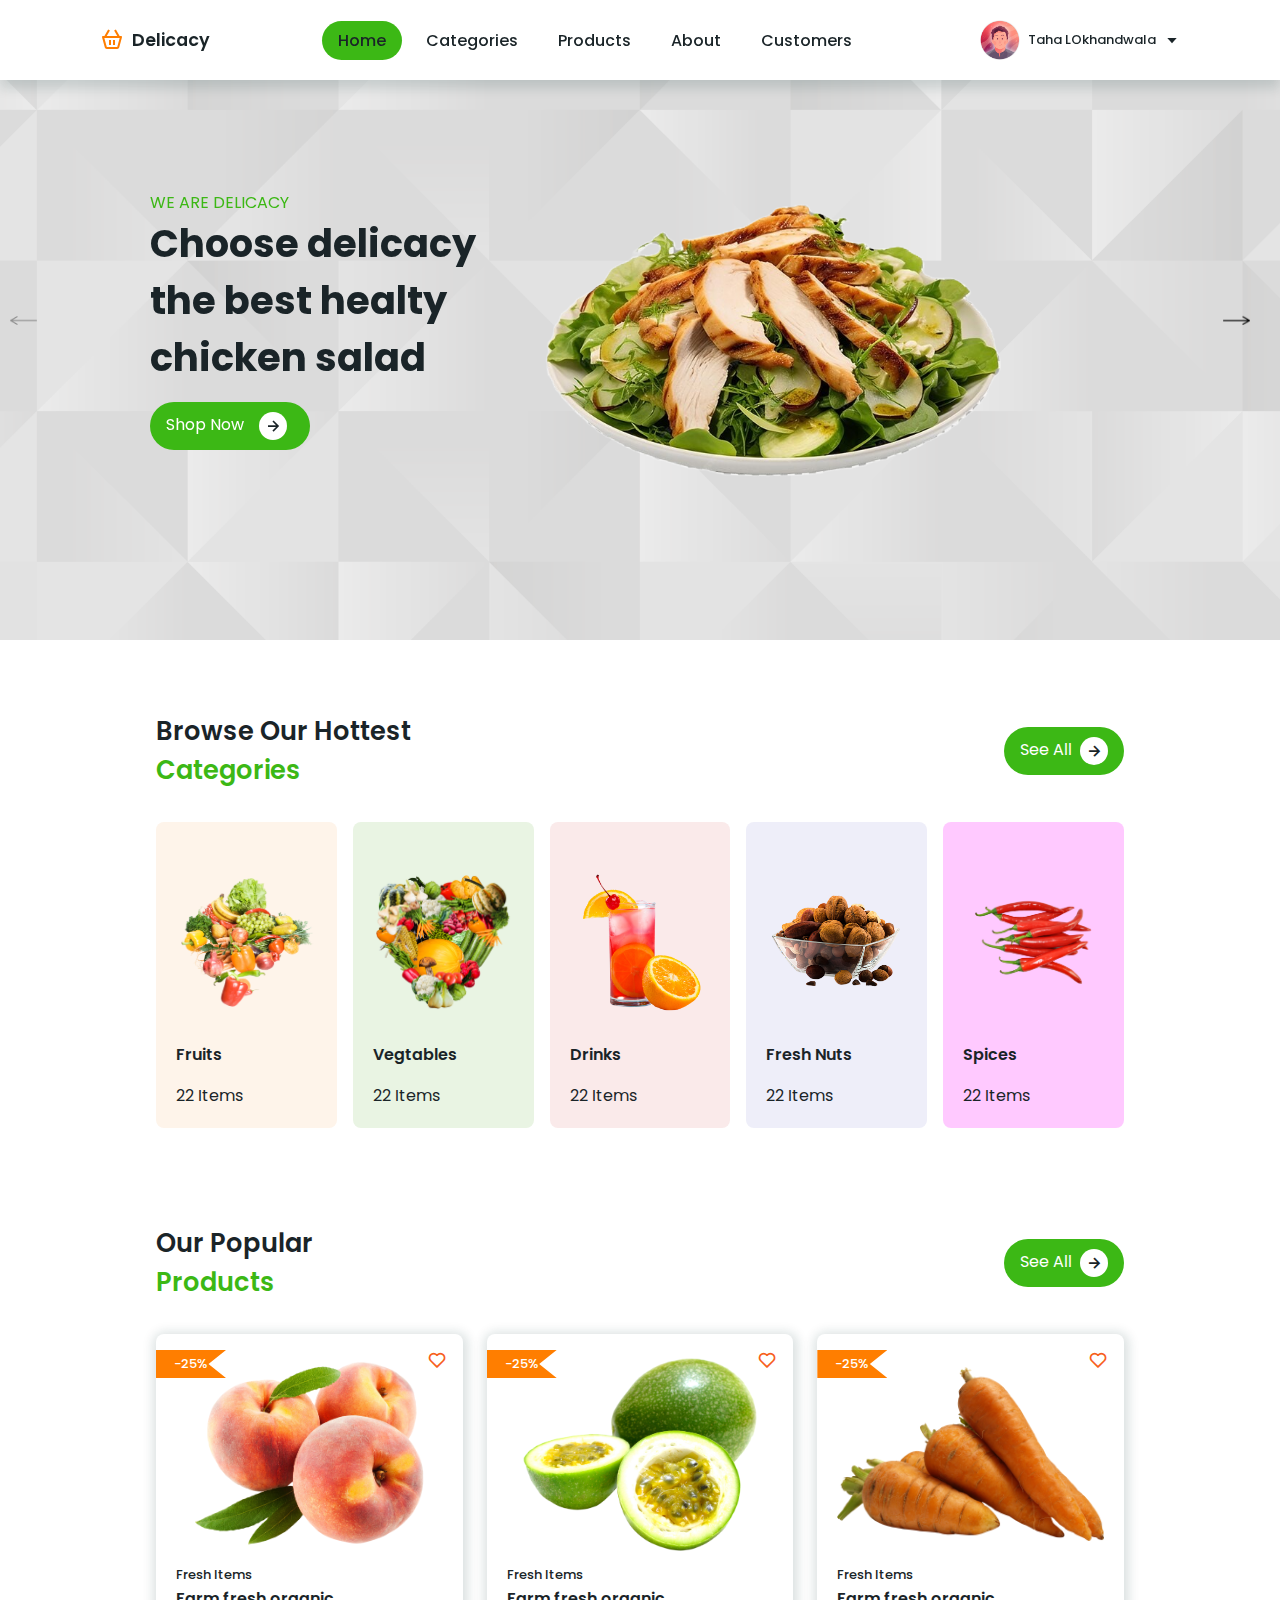
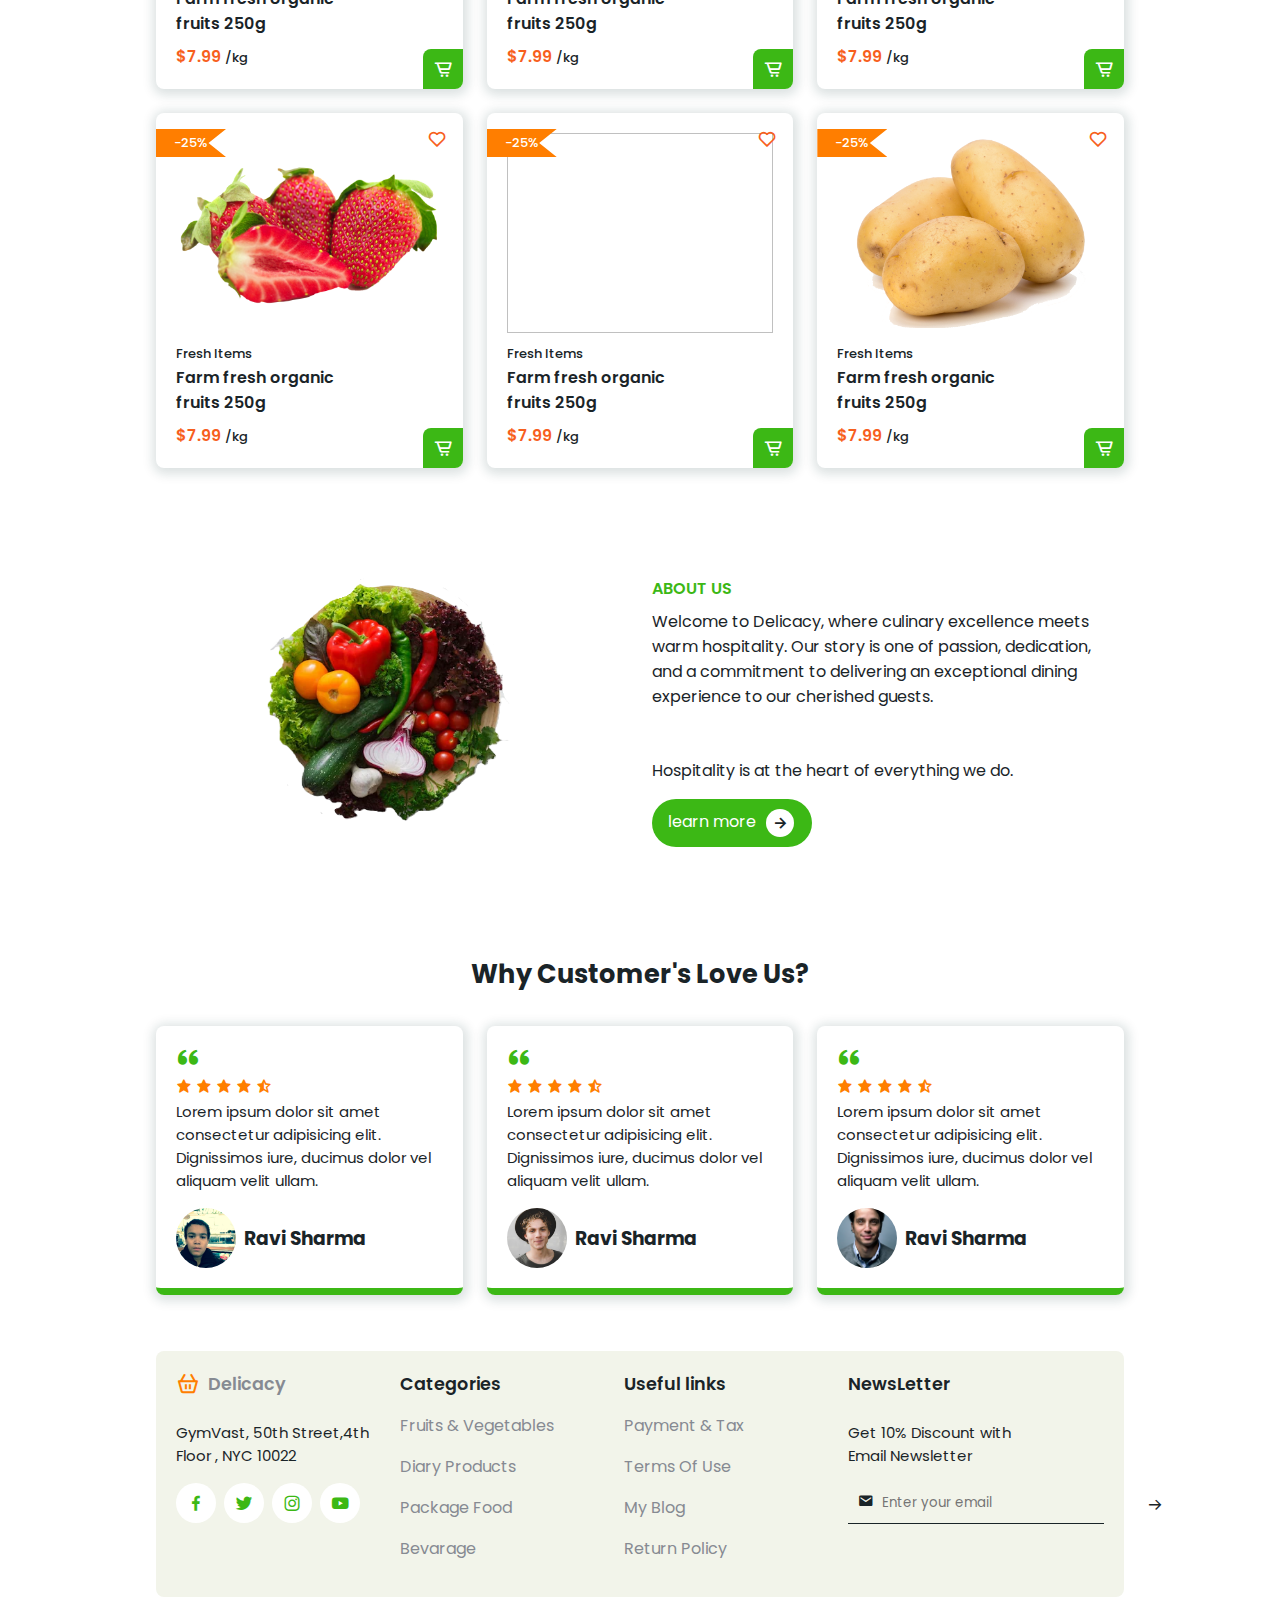
==== index.html @ 4131dcd2 "taha's first commit" ====
<!DOCTYPE html>
<html lang="en">
  <head>
    <meta charset="UTF-8" />
    <meta name="viewport" content="width=device-width, initial-scale=1.0" />
    <title>Responsive Fruits and Vegetables Website</title>
    <link rel="stylesheet" href="style.css" />
    <link
      rel="stylesheet"
      href="https://cdn.jsdelivr.net/npm/boxicons@latest/css/boxicons.min.css"
    />
    <link
      rel="stylesheet"
      href="https://cdn.jsdelivr.net/npm/swiper@11/swiper-bundle.min.css"
    />
  </head>
  <body>
    <header>
      <a href="#" class="logo"><i class="bx bx-basket"></i>Delicacy</a>

      <div class="bx bx-menu" id="menu-icon"></div>

      <ul class="navbar">
        <li><a href="#home" class="home-active nav-option">Home</a></li>
        <li><a href="#categories" class="nav-option">Categories</a></li>
        <li><a href="#products" class="nav-option">Products</a></li>
        <li><a href="#about" class="nav-option">About</a></li>
        <li><a href="#customers" class="nav-option">Customers</a></li>
      </ul>

      <div class="profile">
        <img src="profile.jpg" alt="" />
        <span>Taha LOkhandwala</span>
        <i class="bx bx-caret-down"></i>
      </div>
    </header>
    <section class="home swiper" id="home">
      <div class="swiper-wrapper">
        <div class="swiper-slide container">
          <div class="contain">
            <div class="home-text">
              <span>We are delicacy</span>
              <h1>
                Choose delicacy <br />the best healty <br />
                chicken salad
              </h1>
              <a href="#" class="btn"
                >Shop Now<i class="bx bx-right-arrow-alt"></i
              ></a>
            </div>
            <img class="cSalad" src="img1.png" alt="" width="800px" />
          </div>
        </div>

        <div class="swiper-slide container">
          <div class="contain">
            <div class="home-text">
              <span>We are delicacy</span>
              <h1>
                Choose delicacy <br />the best healty <br />
                chicken salad
              </h1>
              <a href="#" class="btn"
                >Shop Now<i class="bx bx-right-arrow-alt"></i
              ></a>
            </div>
            <img class="cSalad" src="img2.png" alt="" />
          </div>
        </div>

        <div class="swiper-slide container">
          <div class="contain">
            <div class="home-text">
              <span>We are delicacy</span>
              <h1>
                Choose delicacy <br />the best healty <br />
                chicken salad
              </h1>
              <a href="#" class="btn"
                >Shop Now<i class="bx bx-right-arrow-alt"></i
              ></a>
            </div>
            <img class="cSalad" src="img3.png" alt="" />
          </div>
        </div>
      </div>
      <div class="swiper-button-next"></div>
      <div class="swiper-button-prev"></div>
    </section>
    <section class="categories" id="categories">
      <div class="heading">
        <h1>Browse Our Hottest <br /><span>Categories</span></h1>
        <a href="#" class="btn">See All<i class="bx bx-right-arrow-alt"></i></a>
      </div>

      <div class="categories-container">
        <div class="box box1">
          <img src="fruits.png" alt="" />
          <h2>Fruits</h2>
          <span>22 Items</span>
          <i class="bx bx-right-arrow-alt"></i>
        </div>

        <div class="box box2">
          <img src="veg.png" alt="" />
          <h2>Vegtables</h2>
          <span>22 Items</span>
          <i class="bx bx-right-arrow-alt"></i>
        </div>
        <div class="box box3">
          <img src="drinks.png" alt="" />
          <h2>Drinks</h2>
          <span>22 Items</span>
          <i class="bx bx-right-arrow-alt"></i>
        </div>

        <div class="box box4">
          <img src="nuts.png" alt="" />
          <h2>Fresh Nuts</h2>
          <span>22 Items</span>
          <i class="bx bx-right-arrow-alt"></i>
        </div>

        <div class="box box5">
          <img src="spices.png" alt="" />
          <h2>Spices</h2>
          <span>22 Items</span>
          <i class="bx bx-right-arrow-alt"></i>
        </div>
      </div>
    </section>
    <section class="products" id="products">
      <div class="heading">
        <h1>Our Popular <br /><span>Products</span></h1>
        <a href="#" class="btn">See All<i class="bx bx-right-arrow-alt"></i></a>
      </div>
      <div class="products-container">
        <div class="box">
          <img src="apples.png" alt="" />
          <span>Fresh Items</span>
          <h2>Farm fresh organic <br />fruits 250g</h2>
          <h3 class="price">$7.99 <span>/kg</span></h3>
          <i class="bx bx-cart-alt"></i>
          <i class="bx bx-heart"></i>
          <span class="discount">-25%</span>
        </div>
        <div class="box">
          <img src="passion fruit.png" alt="" />
          <span>Fresh Items</span>
          <h2>Farm fresh organic <br />fruits 250g</h2>
          <h3 class="price">$7.99 <span>/kg</span></h3>
          <i class="bx bx-cart-alt"></i>
          <i class="bx bx-heart"></i>
          <span class="discount">-25%</span>
        </div>
        <div class="box">
          <img src="carrot.png" alt="" />
          <span>Fresh Items</span>
          <h2>Farm fresh organic <br />fruits 250g</h2>
          <h3 class="price">$7.99 <span>/kg</span></h3>
          <i class="bx bx-cart-alt"></i>
          <i class="bx bx-heart"></i>
          <span class="discount">-25%</span>
        </div>
        <div class="box">
          <img src="strawberry.png" alt="" />
          <span>Fresh Items</span>
          <h2>Farm fresh organic <br />fruits 250g</h2>
          <h3 class="price">$7.99 <span>/kg</span></h3>
          <i class="bx bx-cart-alt"></i>
          <i class="bx bx-heart"></i>
          <span class="discount">-25%</span>
        </div>
        <div class="box">
          <img src="cherry.png" alt="" />
          <span>Fresh Items</span>
          <h2>Farm fresh organic <br />fruits 250g</h2>
          <h3 class="price">$7.99 <span>/kg</span></h3>
          <i class="bx bx-cart-alt"></i>
          <i class="bx bx-heart"></i>
          <span class="discount">-25%</span>
        </div>
        <div class="box">
          <img src="potato.png" alt="" />
          <span>Fresh Items</span>
          <h2>Farm fresh organic <br />fruits 250g</h2>
          <h3 class="price">$7.99 <span>/kg</span></h3>
          <i class="bx bx-cart-alt"></i>
          <i class="bx bx-heart"></i>
          <span class="discount">-25%</span>
        </div>
      </div>
    </section>
    <section class="about" id="about">
      <img src="about-img.png" alt="" />
      <div class="about-text">
        <span>About Us</span>
        <p>
          Welcome to Delicacy, where culinary excellence meets warm hospitality.
          Our story is one of passion, dedication, and a commitment to
          delivering an exceptional dining experience to our cherished guests.
        </p>
        <br />
        <p>Hospitality is at the heart of everything we do.</p>
        <a href="#" class="btn"
          >learn more<i class="bx bx-right-arrow-alt"></i
        ></a>
      </div>
    </section>
    <section class="customers" id="customers">
      <h2>Why Customer's Love Us?</h2>
      <div class="customers-container">
        <div class="box">
          <i class="bx bxs-quote-alt-left"></i>
          <div class="stars">
            <i class="bx bxs-star"></i>
            <i class="bx bxs-star"></i>
            <i class="bx bxs-star"></i>
            <i class="bx bxs-star"></i>
            <i class="bx bxs-star-half"></i>
          </div>
          <p>
            Lorem ipsum dolor sit amet consectetur adipisicing elit. Dignissimos
            iure, ducimus dolor vel aliquam velit ullam.
          </p>
          <div class="review-profile">
            <img src="c2.jpg" alt="" />
            <h3>Ravi Sharma</h3>
          </div>
        </div>
        <div class="box">
          <i class="bx bxs-quote-alt-left"></i>
          <div class="stars">
            <i class="bx bxs-star"></i>
            <i class="bx bxs-star"></i>
            <i class="bx bxs-star"></i>
            <i class="bx bxs-star"></i>
            <i class="bx bxs-star-half"></i>
          </div>
          <p>
            Lorem ipsum dolor sit amet consectetur adipisicing elit. Dignissimos
            iure, ducimus dolor vel aliquam velit ullam.
          </p>
          <div class="review-profile">
            <img src="c1.jpg" alt="" />
            <h3>Ravi Sharma</h3>
          </div>
        </div>
        <div class="box">
          <i class="bx bxs-quote-alt-left"></i>
          <div class="stars">
            <i class="bx bxs-star"></i>
            <i class="bx bxs-star"></i>
            <i class="bx bxs-star"></i>
            <i class="bx bxs-star"></i>
            <i class="bx bxs-star-half"></i>
          </div>
          <p>
            Lorem ipsum dolor sit amet consectetur adipisicing elit. Dignissimos
            iure, ducimus dolor vel aliquam velit ullam.
          </p>
          <div class="review-profile">
            <img src="c3.jpg" alt="" />
            <h3>Ravi Sharma</h3>
          </div>
        </div>
      </div>
    </section>
    <section class="footer" id="footer">
      <div class="footer-box">
        <a href="#" class="logo"><i class="bx bx-basket"></i>Delicacy</a>
        <p>GymVast, 50th Street,4th <br> Floor , NYC 10022</p>
        <div class="social">
          <a href="#"><i class="bx bxl-facebook"></i></a>
          <a href="#"><i class="bx bxl-twitter"></i></a>
          <a href="#"><i class="bx bxl-instagram"></i></a>
          <a href="#"><i class="bx bxl-youtube"></i></a>
        </div>
      </div>
      <div class="footer-box">
        <h2>Categories</h2>
        <a href="#">Fruits & Vegetables</a>
        <a href="#">Diary Products</a>
        <a href="#">Package Food</a>
        <a href="#">Bevarage</a>
      </div>
      <div class="footer-box">
        <h2>Useful links</h2>
        <a href="#">Payment & Tax</a>
        <a href="#">Terms Of Use</a>
        <a href="#">My Blog</a>
        <a href="#">Return Policy</a>
      </div>
      <div class="footer-box">
        <h2>NewsLetter</h2>
        <p>Get 10% Discount with <br>Email Newsletter</p>
        <form action="">
          <i class="bx bxs-envelope"></i>
          <input type="email" name="" id="" placeholder="Enter your email">
          <i class="bx bx-arrow-back bx-rotate-180"></i>
        </form>
      </div>
    </section>
    <script src="https://cdn.jsdelivr.net/npm/swiper@11/swiper-bundle.min.js"></script>
    <script src="script.js"></script>
  </body>
</html>
---- style.css ----
@import url("https://fonts.googleapis.com/css2?family=Poppins:wght@200;300;400;500;600;700;900&display=swap");
*{
    font-family : 'Poppins',sans-serif;
    margin: 0;
    padding: 0;
    box-sizing: border-box;
    list-style: none;
    text-decoration: none;
    scroll-padding-top: 2rem;
    scroll-behavior: smooth;
}

:root{
    --green-color: #3cb815;
    --light-green-color: #c0eb7b;
    --orange-color: #ff7e00
    --light-orange-color: #f75f1d;
    --text-color: #1a2428;
    --bg-color: #fff;
}
section{
    padding: 4.5rem 0 1.5rem;

}
img{
    width: 100%;
}
body{
    color: var(--text-color);
}

.profile img{
    object-fit: cover;
    object-position: cover;
    width: 40px;
    height: 40px;
    border-radius: 50%;
}
header{
    position: fixed;
    width: 100%;
    top: 0;
    right: 0;
    z-index: 1000;
    display: flex;
    align-items: center;
    justify-content: space-between;
    background: var(--bg-color);
    box-shadow: 0 8px 11px rgb(14 55 54 / 15%);
    padding: 20px 100px;
    transition: 0.5s;
}
.profile{
    display: flex;
    align-items: center;
    column-gap: 0.5rem;
    cursor: pointer;
}
.profile span {
    font-size: 13px;
    font-weight: 500;   
}
.logo{
    display: flex;
    align-items: center;
    font-size: 1.1rem;
    font-weight: 600;
    color: var(--text-color);
    column-gap: 0.5rem;
}
.logo .bx{
    font-size: 24px;
    color: #ff7e00;
}
.navbar{
  display: flex;
  column-gap: 0.5rem;
}
.navbar a{
    font-size: 1rem;
    font-weight: 500;
    color: var(--text-color);
    padding: 0.5rem 1rem;
}
.navbar a:hover,
.navbar .home-active{
    background: var(--green-color);
    border-radius: 5rem;
    color: var(--text-color);
    transition: 0.25s;
}
#menu-icon{
    font-size: 24px;
    cursor: pointer;
    z-index: 1000;
    display: none;
}
.contain{
    position: relative;
    width: 100%;
    min-height: 640px;
    display: flex;
    align-items: center;
    background: url('imgContain.png');
    background-repeat: no-repeat;
    background-size: cover;
    background-position: center;
    overflow: hidden;
}
.contain .cSalad{
    width: 600px;
    position: absolute;
    right: 200px;
}
.home-text{
    padding: 0 150px;
}
.home-text span{
    font-weight: 400;
    text-transform: uppercase;
    color: var(--green-color);
}
.home-text h1{
    font-size: 2.4rem;
    font-weight: 700;
    margin-bottom: 1rem;
}
.btn{
    padding: 0.6rem 1rem;
    background: var(--green-color);
    color: var(--bg-color);
    border-radius: 5rem;
    display: flex;
    justify-content: space-between;
    column-gap: 0.5rem;
    max-width: 160px;
}
.btn .bx{
   padding: 4px;
   background: var(--bg-color);
   color: var(--text-color);
   border-radius: 1rem;
   font-size: 20px;
   margin: auto;
}
.btn:hover{
    background-color: #ff7e00;
    transition: 0.15s ease;
}

.swiper-button-next{
    background: url('right-arrow.png');
    background-repeat: no-repeat;
    background-size: 100% auto;
    background-position: center;
    margin-right: 20px;
}
.swiper-button-next::after{
    display: none;
}
.swiper-button-prev{
    background: url('left-arrow.png');
    background-repeat: no-repeat;
    background-size: 100% auto;
    background-position: center;
    margin-right: 20px;
}
.swiper-button-prev::after{
    display: none;
}

.heading{
    display: flex;
    justify-content: space-between;
    align-items: center;
}
.heading h1{
    font-size: 1.6rem;
    font-weight: 600;
}
.heading span {
    color: var(--green-color);
}
.categories{
    max-width: 968px;
    margin-left: auto ;
    margin-right: auto;
}
.categories-container{
    display: grid;
    grid-template-columns: repeat(auto-fit,minmax(180px,auto));
    gap: 1rem;
    margin-top: 2rem;
}
.categories-container .box{
    position: relative;
    display: flex;
    flex-direction: column;
    padding: 20px;
    border-radius: 0.5rem;
}
.categories-container .box img{
    width: 100%;
    height: 200px;
    object-fit: contain;
    object-position: center;
}
.categories-container .box h2{
    font-size: 1rem;
    font-weight: 600;
    margin-bottom: 1rem;
}
.categories-container .box .bx{
    padding: 10px;
    background: var(--green-color);
    color: var(--bg-color);
    border-radius: 5rem;
    margin: 2rem;
    position: absolute;
    bottom: -18%;
    left: 50px;
    display: none;
}
.categories-container .box .bx:hover{
    background: #f75f1d;
    transition: 0.2s all linear;
}
 
.categories-container .box:hover .bx{
    transition: 0.2s all linear;
    display:block;
}
.box1{
    background: #fef4ea;
}
.box2{
    background: #e9f4e3;
}
.box3{
    background: #faeaea;
}
.box4{
    background: #eeeef9;
}
.box5{
    background: #f7f6;
}
.products{
   max-width: 968px;
   margin-left: auto;
   margin-right: auto;
}
.products-container{
    display: grid;
    grid-template-columns: repeat(auto-fit,minmax(260px,auto));
    gap: 1.5rem;
    margin-top: 2rem;
}
.products-container .box{
    padding: 20px;
    box-shadow: 1px 2px 11px 4px rgb(14 55 54 / 15%);
    border-radius: 0.5rem;
    position: relative;
}

.products-container .box img{
    width: 100%;
    height: 200px;
    object-fit: contain;
    object-position: center;
}
.products-container .box span{
    font-weight: 500;
    font-size: 13px;
}
.products-container .box h2{
    font-size: 1rem;
    font-weight: 600;
}
.products-container .box .price{
    font-size: 1rem;
    font-weight: 600;
    margin-top: 0.5rem;
    color: #f75f1d;
}
.products-container .box .price span{
    color: var(--text-color);
}
.products-container .box .bx-cart-alt{
    position: absolute;
    right: 0;
    bottom: 0;
    padding: 10px;
    background: var(--green-color);
    color: var(--bg-color);
    font-size: 20px;
    border-radius: 0.5rem 0 0.5rem 0;
}
.products-container .box .bx-cart-alt:hover{
    background: #ff7e00;
    transition: 0.2s all linear;
}
.products-container .box .bx-heart{
    position: absolute;
    top: 1rem;
    right: 1rem;
    font-size: 20px;
    color: #f75f1d;
}
.products-container .box .discount{
    position: absolute;
    top: 1rem;
    left: 0;
    background: #ff7e00;
    color: var(--bg-color);
    padding: 4px 18px;
    clip-path: polygon(100% 0%, 75% 50%, 100% 100%, 0 100%, 0% 50%, 0 0);

}
.about{
    max-width: 968px;
    margin-left: auto;
    margin-right: auto;
    display: grid;
    grid-template-columns: repeat(auto-fit,minmax(21rem,auto));
    align-items: center;
    gap: 1.5rem;
}
.about-text span{
    font-weight: 600;
    text-transform: uppercase;
    color: var(--green-color);
}
.about-text p{
    margin: 0.5rem 0 1rem;
}
.customers{
   max-width: 968px;
   margin-left: auto;
   margin-right: auto;
}
.customers h2{
    text-align: center;
    font-size: 1.6rem;
    font-size: 600;

}
.customers-container{
    display: grid;
    grid-template-columns: repeat(auto-fit,minmax(280px,auto));
    /* align-items: center; */
    gap: 1.5rem;
    margin-top: 2rem;
}
.customers-container .box{
    padding: 20px;
    box-shadow: 1px 2px 11px 4px rgb(14 55 54 / 15%);
    border-radius: 0.5rem;
    border-bottom: 7px solid var(--green-color);
}
.customers-container .box:hover{
    transform: translateY(10px);
    transition: 0.2 all linear;
}
.customers-container .box .bx{
    font-size: 24px;
    color: var(--green-color);
}
.customers-container .box .stars .bx{
    font-size: 1rem;
    color: #ff7e00;
}
.customers-container .box p{
    font-size: 0.938rem;
}
.review-profile{
    display: flex;
    align-items: center;
    margin-top: 1rem;
    column-gap: 0.5rem;
}
.review-profile img{
    width: 60px;
    height: 60px;
    border-radius:50% ;
    object-fit: cover;
    object-position: center;
}
.reviwe-profile h3{
    font-size: 1rem;
    font-weight: 600;
}
.footer{
    max-width: 968px;
    margin-left: auto;
    margin-right: auto;
    display: grid;
    grid-template-columns: repeat(auto-fit, minmax(200px, auto));
    gap: 1.5rem;
    margin-top: 2rem;
    background: #f2f4ea;
    border-radius: 0.5rem;
    padding: 20px;
}
.footer-box{
    display: flex;
    flex-direction: column;
}
.footer-box p{
    font-size: 0.938rem;
    margin: 0.5rem 0 1rem;
}
.social{
    display: flex;
    align-items: center;
    column-gap: 0.5rem;
}
.social .bx{
    padding: 10px;
    background: var(--bg-color);
    color: var(--green-color);
    border-radius: 5rem;
    font-size: 20px;
}
.social .bx:hover{
    background: var(--green-color);
    color: var(--bg-color);
    transition: 0.2s all linear;
}
.footer-box h2{
    font-size: 1.1rem;
    font-weight: 600;
    margin-bottom: 1rem;
}
.footer-box a{
    color: #868a92;
    margin-bottom: 1rem;
}
.footer-box a:hover{
   color: #f75f1d;
}
.footer-box form{
    border-bottom: 1px solid var(--text-color);
    padding: 10px;
    display: flex;
    column-gap: 0.5rem;
}
.footer-box form input{
   background: transparent;
   border: none;
}
.footer-bo form .bx{
    font-size: 20px;
    background-color: #f75f1d;
    cursor: pointer;
}
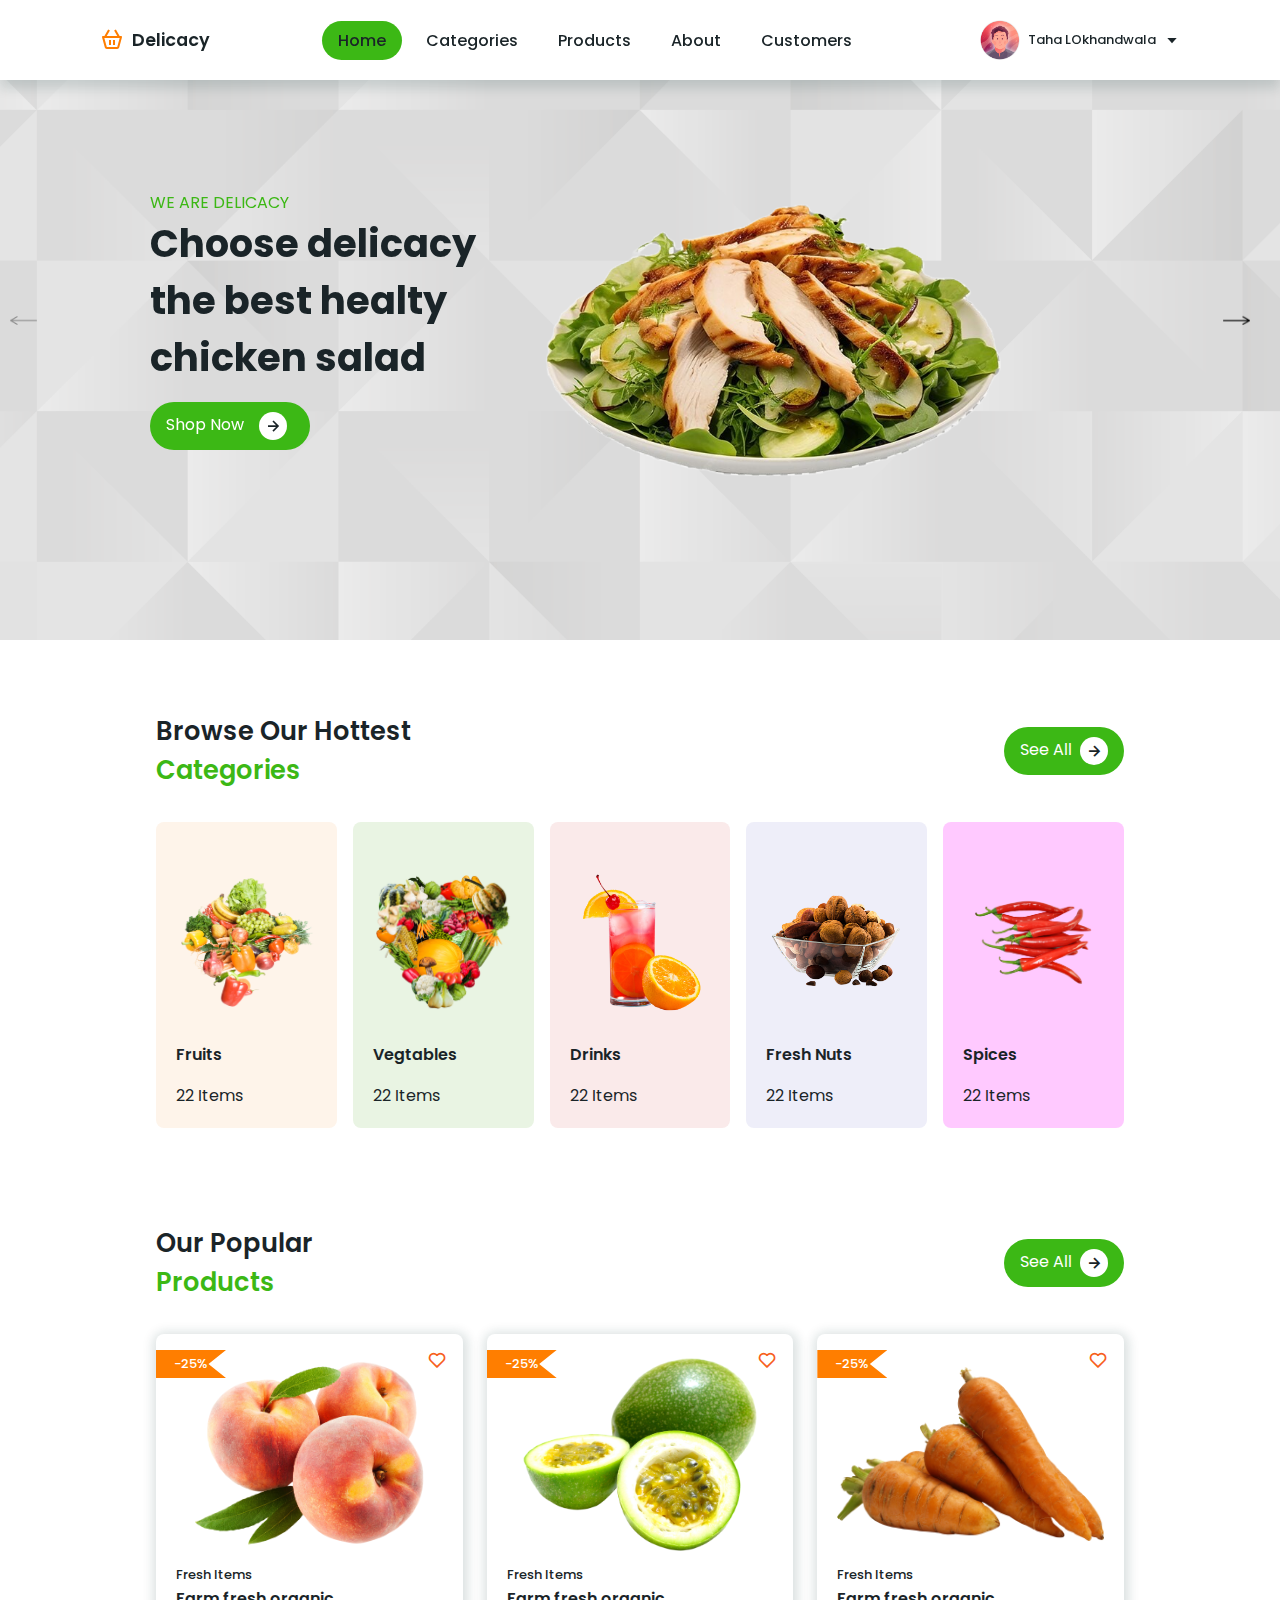
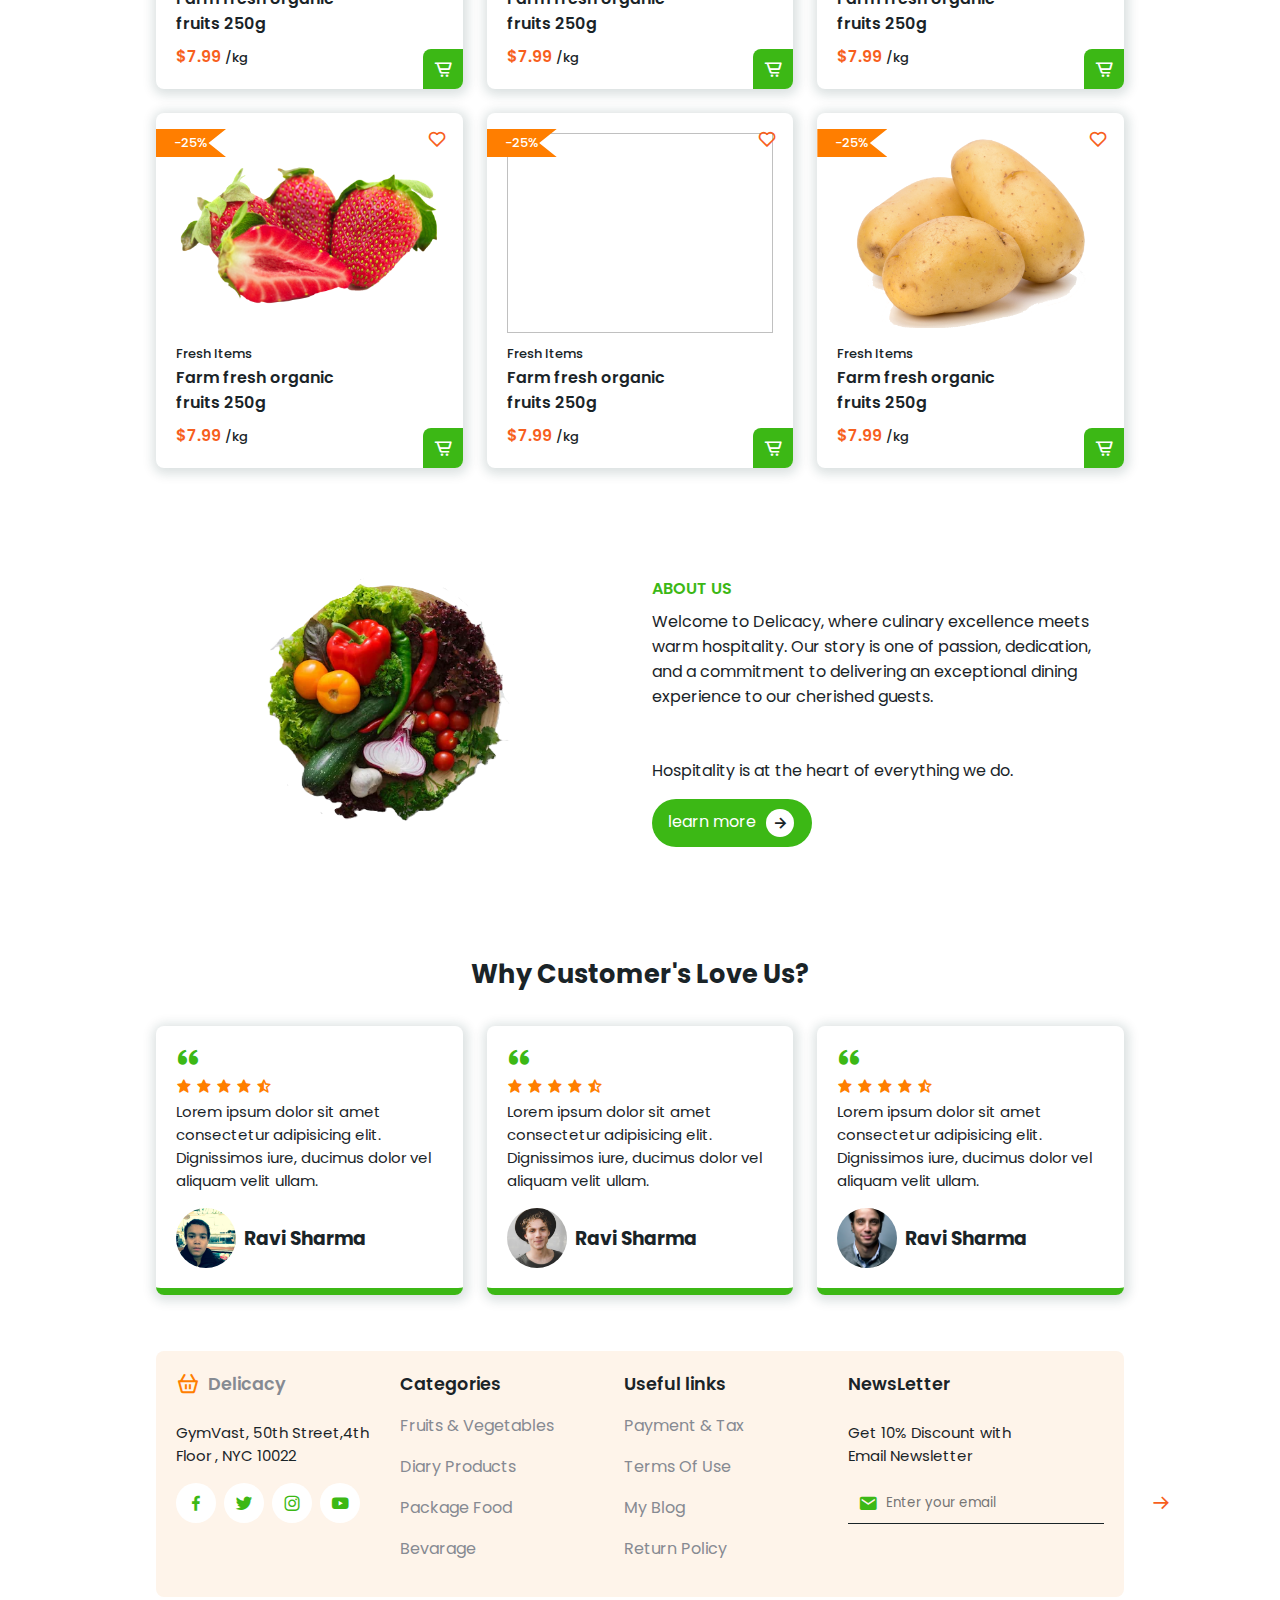
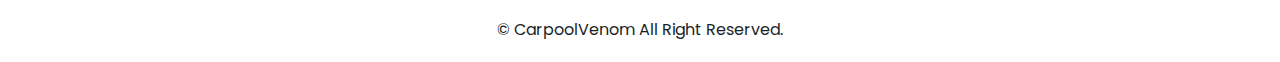
==== commit 98eb3c12: "new change resposive" ====
--- a/index.html
+++ b/index.html
@@ -2,7 +2,9 @@
 <html lang="en">
   <head>
     <meta charset="UTF-8" />
-    <meta name="viewport" content="width=device-width, initial-scale=1.0" />
+    <meta name="viewport" content="width=device-width, initial-scale=1.0"/>
+    <meta name="description" content="Discover the perfect engagement ring for your perfect match. Let our team of experts craft an exquisite design.">
+    <meta name="description" content="Welcome to Delicacy, your go-to online store for fresh and organic fruits, vegetables, drinks, nuts, and spices. Enjoy farm-fresh produce and a wide variety of healthy food options, all with a commitment to quality and exceptional customer service. Join our newsletter for exclusive discounts and updates on our latest products.Shop now and experience the best in culinary excellence">
     <title>Responsive Fruits and Vegetables Website</title>
     <link rel="stylesheet" href="style.css" />
     <link
@@ -300,7 +302,10 @@
           <i class="bx bx-arrow-back bx-rotate-180"></i>
         </form>
       </div>
-    </section>
+      </section>
+      <div class="copyright">
+        <p>&#169; CarpoolVenom All Right Reserved.</p>
+      </div>
     <script src="https://cdn.jsdelivr.net/npm/swiper@11/swiper-bundle.min.js"></script>
     <script src="script.js"></script>
   </body>
--- a/style.css
+++ b/style.css
@@ -18,6 +18,14 @@
     --text-color: #1a2428;
     --bg-color: #fff;
 }
+::-webkit-scrollbar{
+    width: 0.5rem;
+    border: var(--light-green-color);
+}
+::-webkit-scrollbar-thumb{
+    width: 0.5rem;
+    border: var(--light-green-color);
+}
 section{
     padding: 4.5rem 0 1.5rem;
 
@@ -398,7 +406,7 @@
     grid-template-columns: repeat(auto-fit, minmax(200px, auto));
     gap: 1.5rem;
     margin-top: 2rem;
-    background: #f2f4ea;
+    background: #fef4ea;
     border-radius: 0.5rem;
     padding: 20px;
 }
@@ -443,14 +451,184 @@
     border-bottom: 1px solid var(--text-color);
     padding: 10px;
     display: flex;
+    align-items: center;
     column-gap: 0.5rem;
 }
 .footer-box form input{
    background: transparent;
    border: none;
-}
-.footer-bo form .bx{
+   outline: none;
+}
+.footer-box form .bx{
     font-size: 20px;
-    background-color: #f75f1d;
+    color: #f75f1d;
     cursor: pointer;
 }
+
+.footer-box form .bxs-envelope{
+    color: var(--green-color);
+}
+
+.copyright{
+    text-align: center;
+    padding: 20px;
+}
+
+
+@media (max-width:1080px){
+    header{
+        padding: 18px 60px;
+    }
+    .home-text{
+        padding: 0 100px;
+    }
+    .contain .cSalad{
+        right: 100px
+    }
+}
+@media (max-width:991px){
+    header{
+        padding: 18px 4%;
+    }
+    section{
+        padding: 50px 4%;
+    }
+    .home-text h1{
+        font-size: 2rem;
+    }
+    .home-text{
+        padding: 0 5%;
+    }
+    .swiper-button-next,
+    .swiper-button-prev{
+        margin: 0;
+    }
+}
+
+@media (max-width:852px){
+    header{
+        padding: 12px 4%;
+    }
+    #menu-icon{
+        display: initial;
+        padding: 10px 4%;
+    }
+    .home-text h1{
+        font-size: 2rem;
+    }
+    .swiper-button-next,
+    .swiper-button-prev{
+        margin: 0;
+    }
+    .navbar{
+        position: absolute;
+        top: -570px;
+        left: 0;
+        right: 0;
+        display: flex;
+        flex-direction: column;
+        background: var(--bg-color);
+        border-radius: 4px 4px 0 4px rgb(14 55 54 / 15%);
+        transition: 0.2s all linear;
+        text-align: left;
+    }
+    .navbar a{
+        padding: 1rem;
+        margin: 1rem;
+        display: block;
+    }
+    .navbar a:hover,.navbar .home-active{
+        border-radius: 0.5rem;
+        color: var(--bg-color);
+    }
+    .navbar.active{
+        top: 100%;
+    }
+    .home-text h1{
+        font-size: 1.7rem;
+    }
+    .contain .cSalad{
+        width: 390px;
+    }
+    .btn{
+        padding: 0.6rem 1.2rem;
+    }
+    .products-container{
+        grid-template-columns: repeat(auto-fit, minmax(244px, auto));
+    }
+}
+@media (max-width: 712px) {
+    .contain .cSalad{
+        right: 20px;
+    }
+    .heading h1{
+        font-size: 1.2rem;
+    }
+
+    .about{
+        grid-template-columns: repeat(auto-fit, minmax(20rem, auto));
+    }
+
+    .about img{
+        order: 2;
+    }
+    .about-text{
+        text-align: center;
+        display: flex;
+        flex-direction: column;
+        align-items: center;
+        justify-content: center;
+    }
+    .btn{
+       max-width: 164px;
+    }
+
+    .customers h2{
+        font-size: 1.2rem;
+    }
+}
+@media (max-width: 642px) {
+    .contain .cSalad {
+        right:  0;
+        width: 270px;
+    }
+}
+@media (max-width: 546px) {
+    .contain .cSalad {
+        right: -120px;
+        width: 370px;
+        height: 200px;
+        object-fit: contain;
+    }
+}    
+@media (max-width: 370px) {
+    .logo{
+        font-size: 1rem;
+    }
+    .profile img{
+        width: 30px;
+        height: 30px;
+    }
+    .profile span{
+        font-size: 10px;
+    }
+    .home-text{
+        padding-bottom: 17rem;
+    }
+    .home-text span{
+        font-size: 0.8rem;
+    }
+    .home-text h1{
+        font-size: 1.4rem;
+    }
+    .heading{
+        flex-direction: column;
+        text-align: center;
+    }
+    .heading .btn{
+        margin-top: 1rem;
+    }
+    .categories-container{
+        gap: 1.5rem;
+    }
+}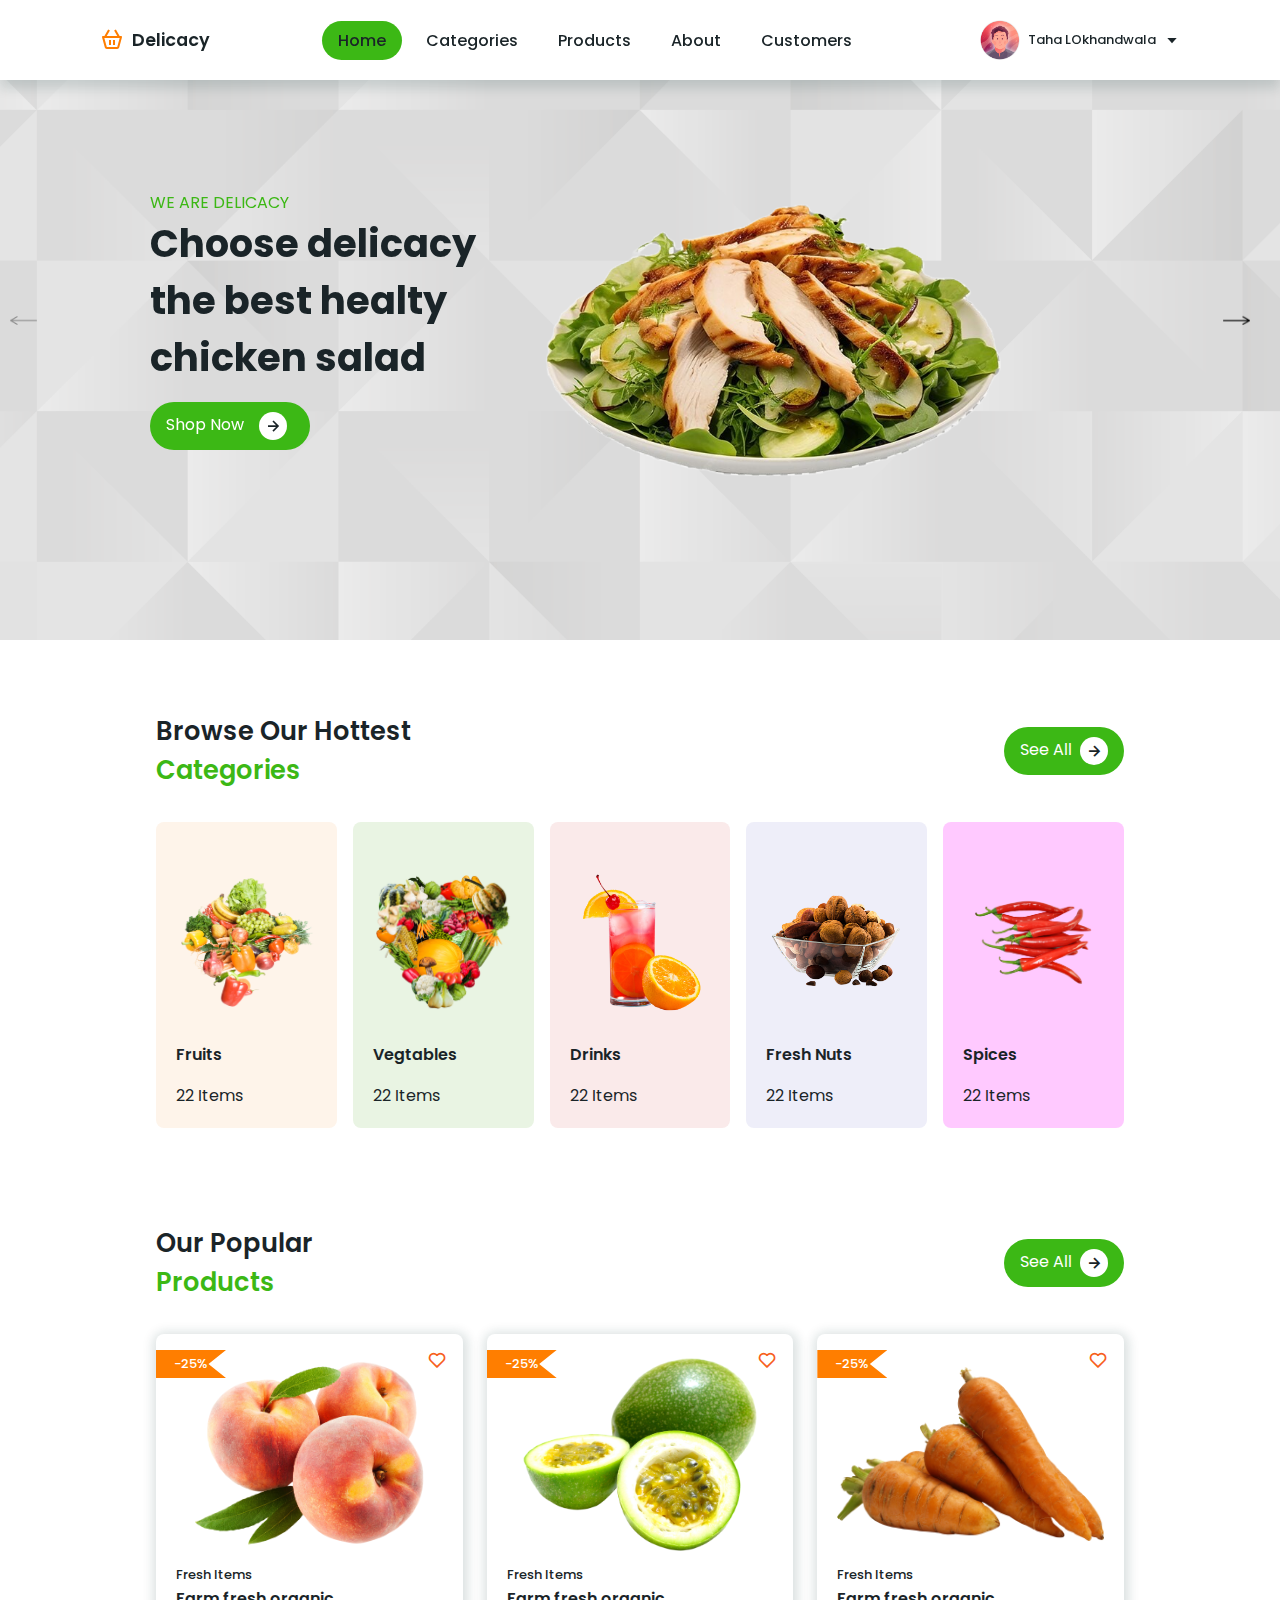
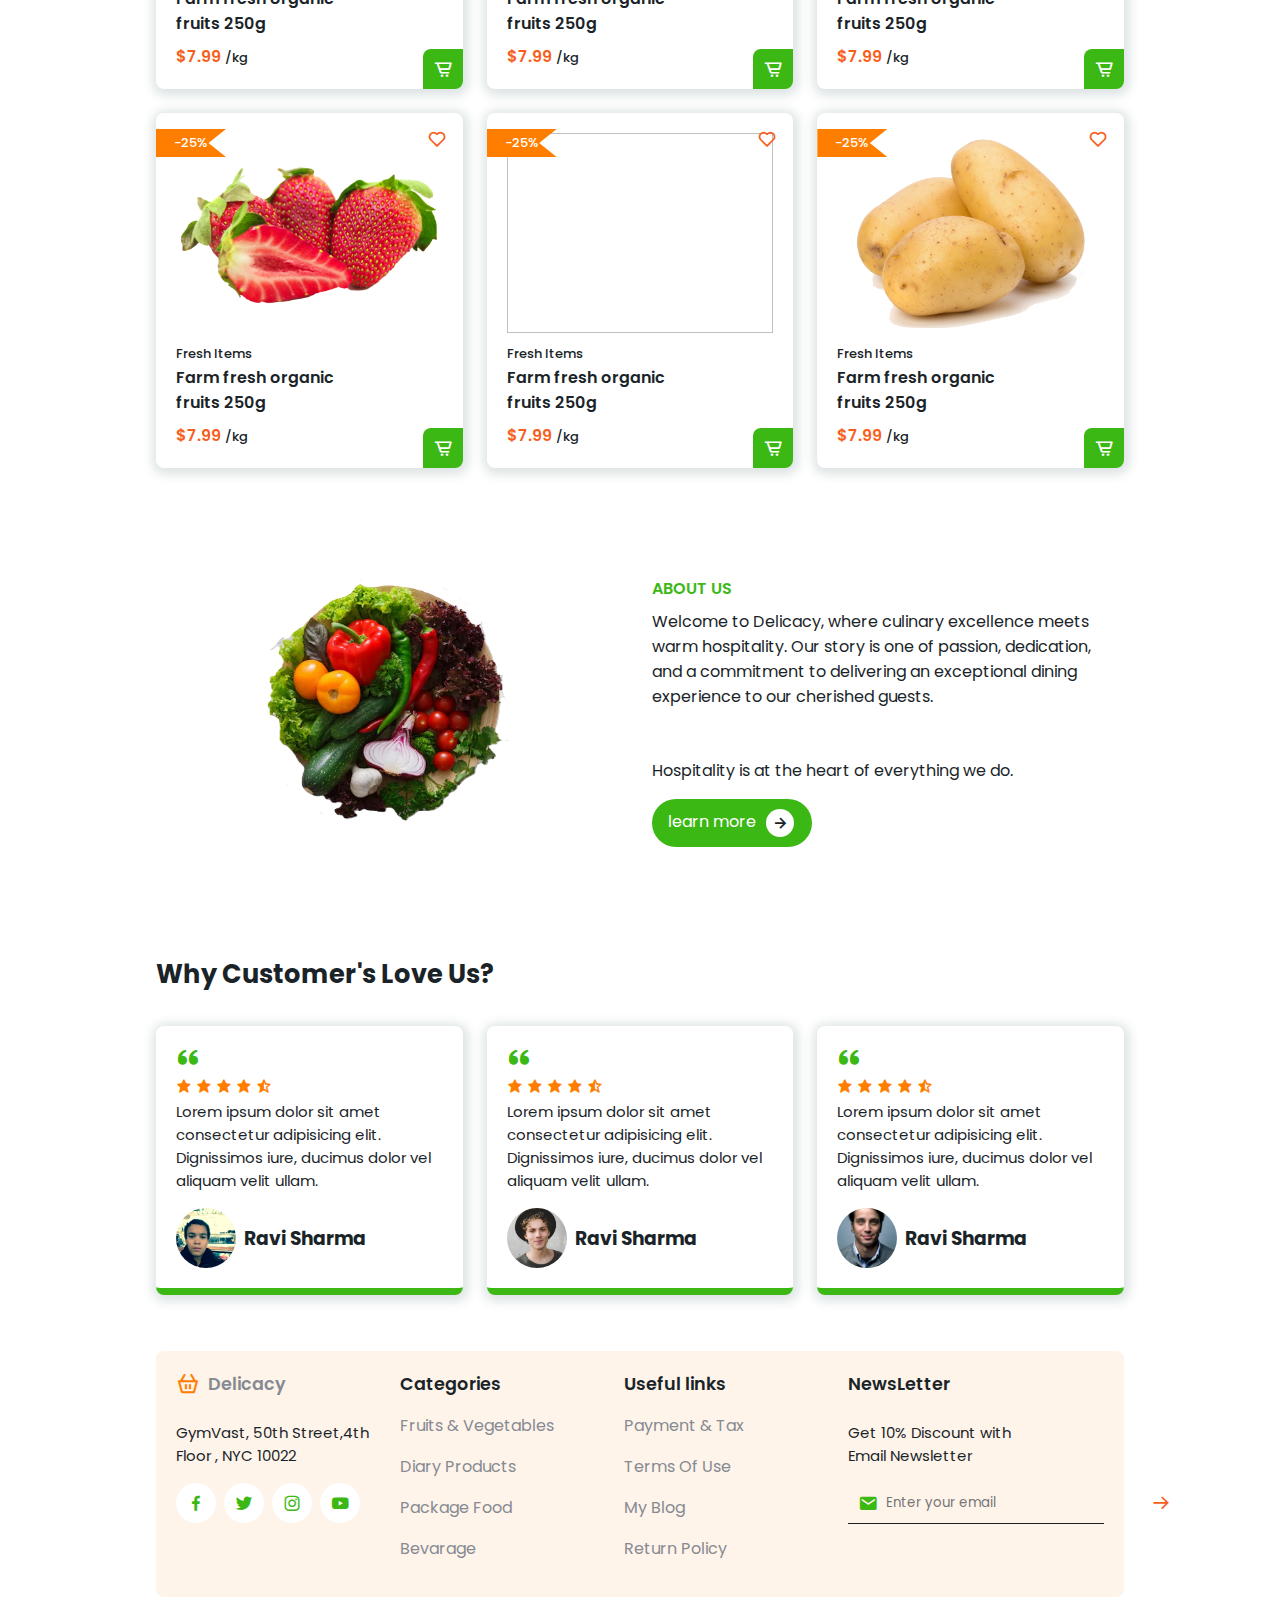
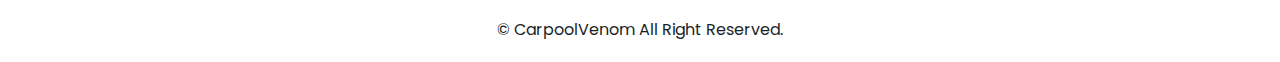
==== commit 6b7969d5: "commit1" ====
--- a/index.html
+++ b/index.html
@@ -30,8 +30,8 @@
         <li><a href="#customers" class="nav-option">Customers</a></li>
       </ul>
 
-      <div class="profile">
-        <img src="profile.jpg" alt="" />
+      <div class="profile profile">
+        <img class="proimg" src="profile.jpg" alt="" />
         <span>Taha LOkhandwala</span>
         <i class="bx bx-caret-down"></i>
       </div>
@@ -40,7 +40,7 @@
       <div class="swiper-wrapper">
         <div class="swiper-slide container">
           <div class="contain">
-            <div class="home-text">
+            <div class="home-text home-text1">
               <span>We are delicacy</span>
               <h1>
                 Choose delicacy <br />the best healty <br />
@@ -49,8 +49,8 @@
               <a href="#" class="btn"
                 >Shop Now<i class="bx bx-right-arrow-alt"></i
               ></a>
-            </div>
-            <img class="cSalad" src="img1.png" alt="" width="800px" />
+            </div> 
+            <img class="cSalad cSalad1" src="img1.png" alt="" width="800px" />
           </div>
         </div>
 
@@ -194,7 +194,7 @@
       </div>
     </section>
     <section class="about" id="about">
-      <img src="about-img.png" alt="" />
+      <img class="about-img"src="about-img.png" alt="" />
       <div class="about-text">
         <span>About Us</span>
         <p>
@@ -210,7 +210,7 @@
       </div>
     </section>
     <section class="customers" id="customers">
-      <h2>Why Customer's Love Us?</h2>
+      <h2 class="heading">Why Customer's Love Us?</h2>
       <div class="customers-container">
         <div class="box">
           <i class="bx bxs-quote-alt-left"></i>
@@ -307,6 +307,7 @@
         <p>&#169; CarpoolVenom All Right Reserved.</p>
       </div>
     <script src="https://cdn.jsdelivr.net/npm/swiper@11/swiper-bundle.min.js"></script>
+    <script src="https://unpkg.com/scrollreveal"></script>
     <script src="script.js"></script>
   </body>
 </html>
